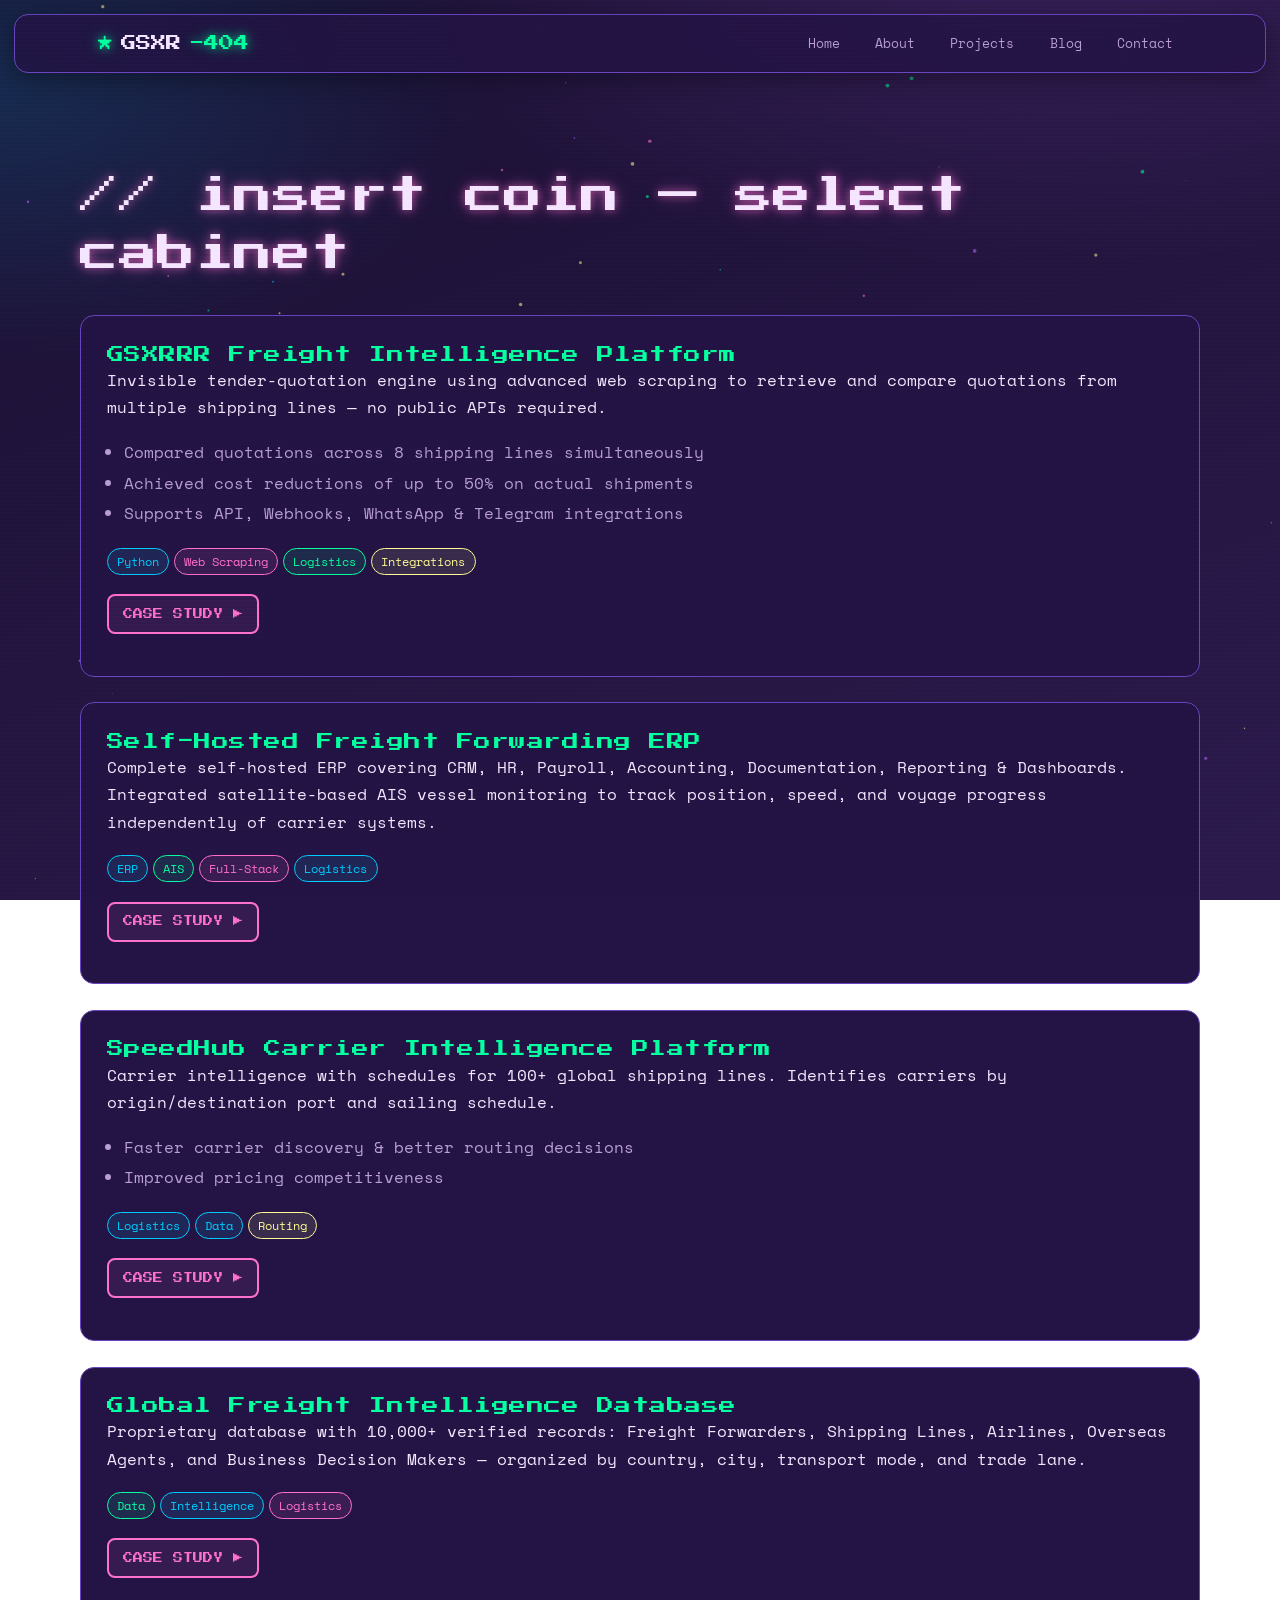
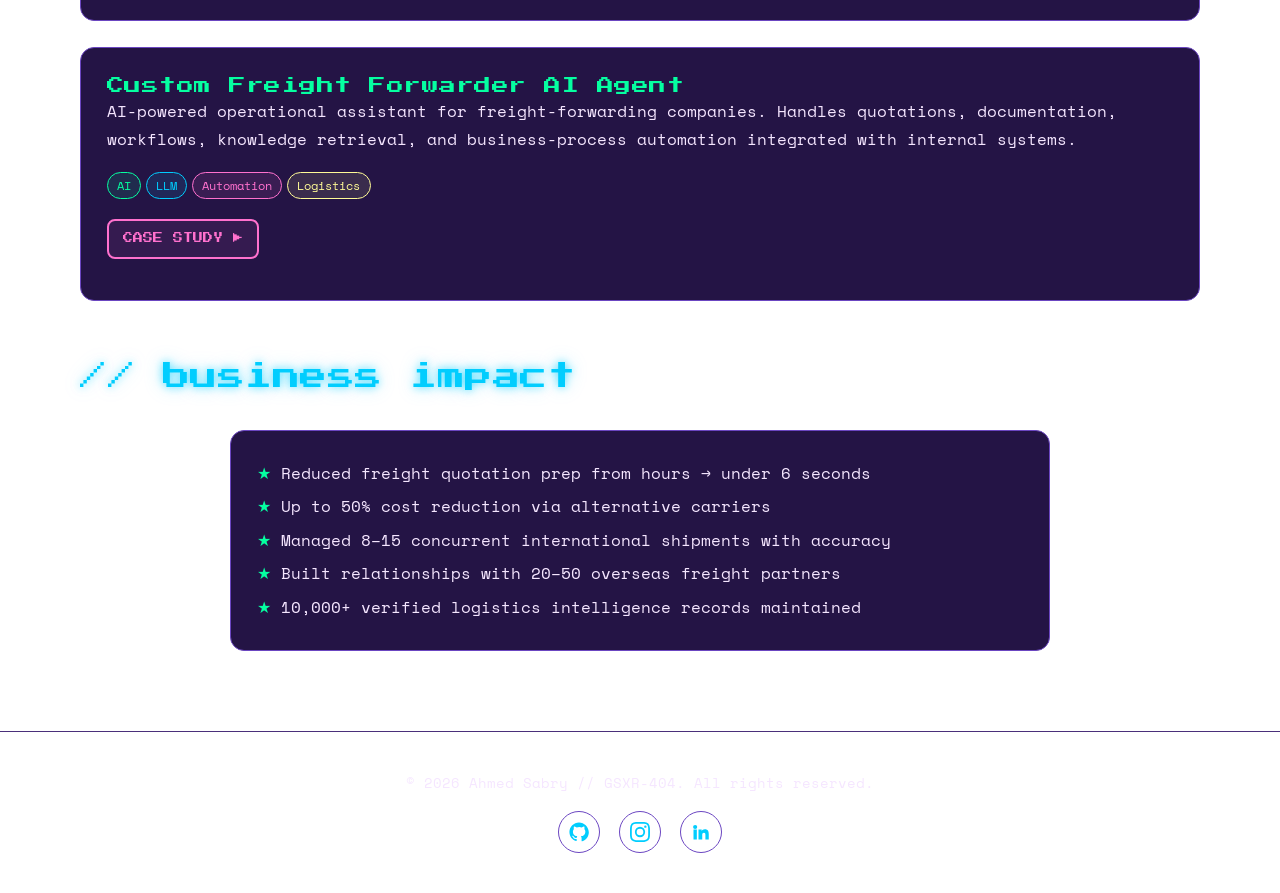
==== projects.html @ 021f673a "🚀 Initial release — full project + content kit" ====
<!DOCTYPE html>
<html lang="en">
<head>
  <meta charset="UTF-8">
  <title>Projects // Ahmed Sabry — GSXR-404</title>
  <meta name="viewport" content="width=device-width, initial-scale=1">
  <meta name="description" content="Arcade cabinets of Ahmed Sabry's projects: freight intelligence, self-hosted ERP, carrier intelligence, logistics database, freight AI agent.">
  <meta property="og:title" content="Projects // Ahmed Sabry">
  <meta property="og:description" content="Freight intelligence, ERP, carrier intelligence, logistics database, AI agent.">
  <meta property="og:type" content="website">
  <meta property="og:image" content="assets/img/og.png">
  <link rel="icon" type="image/svg+xml" href="assets/img/favicon.svg">
  <link href="https://fonts.googleapis.com/css2?family=Press+Start+2P&family=Space+Mono:wght@400;700&family=VT323&display=swap" rel="stylesheet">
  <link rel="stylesheet" href="css/style.css">
  <link rel="stylesheet" href="css/responsive.css">
</head>
<body>
  <canvas id="starfield"></canvas>

  <header class="site-header">
    <div class="container">
      <a href="index.html" class="logo"><span class="star">★</span>GSXR<span class="star">-404</span></a>
      <button class="nav-toggle" aria-label="Toggle menu" aria-expanded="false">MENU</button>
      <nav class="nav" aria-label="Primary">
        <a href="index.html">Home</a>
        <a href="about.html">About</a>
        <a href="projects.html">Projects</a>
        <a href="blog.html">Blog</a>
        <a href="contact.html">Contact</a>
      </nav>
    </div>
  </header>
  <div class="page-top"></div>

  <section class="section" id="projects">
    <div class="container reveal">
      <h1>// insert coin — select cabinet</h1>

      <article class="card" style="margin-bottom:1.6rem;">
        <h3 class="glitch">GSXRRR Freight Intelligence Platform</h3>
        <p>Invisible tender-quotation engine using advanced web scraping to retrieve and compare quotations from multiple shipping lines — no public APIs required.</p>
        <ul class="muted" style="margin:.4rem 0 1rem 1.1rem;line-height:1.9;">
          <li>Compared quotations across 8 shipping lines simultaneously</li>
          <li>Achieved cost reductions of up to 50% on actual shipments</li>
          <li>Supports API, Webhooks, WhatsApp &amp; Telegram integrations</li>
        </ul>
        <div><span class="tag">Python</span><span class="tag pink">Web Scraping</span><span class="tag mint">Logistics</span><span class="tag yellow">Integrations</span></div>
        <p style="margin-top:1rem;"><a href="#" class="btn btn-sm btn-pink">CASE STUDY ▶</a></p>
      </article>

      <article class="card" style="margin-bottom:1.6rem;">
        <h3 class="glitch">Self-Hosted Freight Forwarding ERP</h3>
        <p>Complete self-hosted ERP covering CRM, HR, Payroll, Accounting, Documentation, Reporting &amp; Dashboards. Integrated satellite-based AIS vessel monitoring to track position, speed, and voyage progress independently of carrier systems.</p>
        <div><span class="tag">ERP</span><span class="tag mint">AIS</span><span class="tag pink">Full-Stack</span><span class="tag">Logistics</span></div>
        <p style="margin-top:1rem;"><a href="#" class="btn btn-sm btn-pink">CASE STUDY ▶</a></p>
      </article>

      <article class="card" style="margin-bottom:1.6rem;">
        <h3 class="glitch">SpeedHub Carrier Intelligence Platform</h3>
        <p>Carrier intelligence with schedules for 100+ global shipping lines. Identifies carriers by origin/destination port and sailing schedule.</p>
        <ul class="muted" style="margin:.4rem 0 1rem 1.1rem;line-height:1.9;">
          <li>Faster carrier discovery &amp; better routing decisions</li>
          <li>Improved pricing competitiveness</li>
        </ul>
        <div><span class="tag">Logistics</span><span class="tag">Data</span><span class="tag yellow">Routing</span></div>
        <p style="margin-top:1rem;"><a href="#" class="btn btn-sm btn-pink">CASE STUDY ▶</a></p>
      </article>

      <article class="card" style="margin-bottom:1.6rem;">
        <h3 class="glitch">Global Freight Intelligence Database</h3>
        <p>Proprietary database with 10,000+ verified records: Freight Forwarders, Shipping Lines, Airlines, Overseas Agents, and Business Decision Makers — organized by country, city, transport mode, and trade lane.</p>
        <div><span class="tag mint">Data</span><span class="tag">Intelligence</span><span class="tag pink">Logistics</span></div>
        <p style="margin-top:1rem;"><a href="#" class="btn btn-sm btn-pink">CASE STUDY ▶</a></p>
      </article>

      <article class="card">
        <h3 class="glitch">Custom Freight Forwarder AI Agent</h3>
        <p>AI-powered operational assistant for freight-forwarding companies. Handles quotations, documentation, workflows, knowledge retrieval, and business-process automation integrated with internal systems.</p>
        <div><span class="tag mint">AI</span><span class="tag">LLM</span><span class="tag pink">Automation</span><span class="tag yellow">Logistics</span></div>
        <p style="margin-top:1rem;"><a href="#" class="btn btn-sm btn-pink">CASE STUDY ▶</a></p>
      </article>

      <h2 style="margin-top:3.5rem;">// business impact</h2>
      <div class="card" style="max-width:820px;margin:0 auto;">
        <ul style="list-style:none;line-height:2.1;">
          <li><span style="color:var(--mint)">★</span> Reduced freight quotation prep from hours → under 6 seconds</li>
          <li><span style="color:var(--mint)">★</span> Up to 50% cost reduction via alternative carriers</li>
          <li><span style="color:var(--mint)">★</span> Managed 8–15 concurrent international shipments with accuracy</li>
          <li><span style="color:var(--mint)">★</span> Built relationships with 20–50 overseas freight partners</li>
          <li><span style="color:var(--mint)">★</span> 10,000+ verified logistics intelligence records maintained</li>
        </ul>
      </div>
    </div>
  </section>

  <footer class="site-footer">
    <div class="container">
      <p>&copy; <span id="year"></span> Ahmed Sabry // GSXR-404. All rights reserved.</p>
      <div class="social">
        <a href="https://github.com/sabriigsxr" target="_blank" rel="noopener" aria-label="GitHub"><svg viewBox="0 0 24 24" fill="currentColor"><path d="M12 .5C5.7.5.5 5.7.5 12c0 5.1 3.3 9.4 7.9 10.9.6.1.8-.2.8-.5v-2c-3.2.7-3.9-1.4-3.9-1.4-.5-1.3-1.3-1.7-1.3-1.7-1.1-.7.1-.7.1-.7 1.2.1 1.8 1.2 1.8 1.2 1 1.8 2.7 1.3 3.4 1 .1-.8.4-1.3.7-1.6-2.6-.3-5.3-1.3-5.3-5.7 0-1.3.5-2.3 1.2-3.1-.1-.3-.5-1.5.1-3.1 0 0 1-.3 3.3 1.2a11.5 11.5 0 0 1 6 0C17.3 5 18.3 5.3 18.3 5.3c.6 1.6.2 2.8.1 3.1.8.8 1.2 1.8 1.2 3.1 0 4.4-2.7 5.4-5.3 5.7.4.4.8 1.1.8 2.2v3.3c0 .3.2.6.8.5 4.6-1.5 7.9-5.8 7.9-10.9C23.5 5.7 18.3.5 12 .5z"/></svg></a>
        <a href="https://instagram.com/ahmedsabriigsxr1000" target="_blank" rel="noopener" aria-label="Instagram"><svg viewBox="0 0 24 24" fill="currentColor"><path d="M12 2.163c3.204 0 3.584.012 4.85.07 3.252.148 4.771 1.691 4.919 4.919.058 1.265.069 1.645.069 4.849 0 3.205-.012 3.584-.069 4.849-.149 3.225-1.664 4.771-4.919 4.919-1.266.058-1.644.07-4.85.07-3.204 0-3.584-.012-4.849-.07-3.26-.149-4.771-1.699-4.919-4.92-.058-1.265-.07-1.644-.07-4.849 0-3.204.013-3.583.07-4.849.149-3.227 1.664-4.771 4.919-4.919 1.266-.057 1.645-.069 4.849-.069zM12 0C8.741 0 8.333.014 7.053.072 2.695.272.273 2.69.073 7.052.014 8.333 0 8.741 0 12c0 3.259.014 3.668.072 4.948.2 4.358 2.618 6.78 6.98 6.98C8.333 23.986 8.741 24 12 24c3.259 0 3.668-.014 4.948-.072 4.354-.2 6.782-2.618 6.979-6.98.059-1.28.073-1.689.073-4.948 0-3.259-.014-3.667-.072-4.947-.196-4.354-2.617-6.78-6.979-6.98C15.668.014 15.259 0 12 0zm0 5.838a6.162 6.162 0 100 12.324 6.162 6.162 0 000-12.324zM12 16a4 4 0 110-8 4 4 0 010 8zm6.406-11.845a1.44 1.44 0 100 2.881 1.44 1.44 0 000-2.881z"/></svg></a>
        <a href="https://linkedin.com/in/sabriigsxr" target="_blank" rel="noopener" aria-label="LinkedIn"><svg viewBox="0 0 24 24" fill="currentColor"><path d="M4.98 3.5a2.5 2.5 0 1 1 0 5 2.5 2.5 0 0 1 0-5zM3 9h4v12H3V9zm6 0h3.8v1.7h.1c.5-1 1.8-2 3.7-2 4 0 4.7 2.6 4.7 6V21h-4v-5.3c0-1.3 0-2.9-1.8-2.9s-2 1.4-2 2.8V21H9V9z"/></svg></a>
      </div>
    </div>
  </footer>

  <script src="js/main.js"></script>
</body>
</html>
---- css/style.css ----
/* ============================================================
   GSXR-404 — Cute Retro Hacker / Pastel Vaporwave-Pixel
   Design tokens + global shell + components
   ============================================================ */

:root {
  /* Backgrounds */
  --bg-0: #140a26;          /* deepest */
  --bg-1: #1a1033;          /* base */
  --bg-2: #2d1b4e;          /* gradient end */
  --bg-card: #241445;
  --bg-card-hi: #2f1a57;

  /* Pastel neon accents */
  --pink:   #FF71CE;
  --cyan:   #01CDFE;
  --mint:   #05FFA1;
  --yellow: #FFFB96;
  --purple: #B967FF;

  /* Text */
  --text:      #F5E6FF;
  --text-muted:#B99FD6;
  --text-dim:  #9A82C4;

  /* Lines / borders */
  --border: #4a2f7a;
  --border-hi: #6b46c1;

  /* Glow */
  --glow-pink: 0 0 8px rgba(255,113,206,.6), 0 0 18px rgba(255,113,206,.35);
  --glow-cyan: 0 0 8px rgba(1,205,254,.6), 0 0 18px rgba(1,205,254,.35);
  --glow-mint: 0 0 8px rgba(5,255,161,.6), 0 0 18px rgba(5,255,161,.35);

  /* Radii / spacing */
  --radius: 14px;
  --radius-sm: 8px;

  /* Type */
  --font-pixel: 'Press Start 2P', monospace;
  --font-mono: 'Space Mono', 'VT323', monospace;

  /* Z-index scale */
  --z-bg: 0;
  --z-base: 10;
  --z-nav: 50;
  --z-overlay: 100;

  --maxw: 1120px;

  /* Motion tokens — consistent easing & duration scale */
  --ease-out-expo: cubic-bezier(.22, 1, .36, 1);
  --ease-out-back: cubic-bezier(.34, 1.56, .64, 1);
  --ease-spring: cubic-bezier(.175, .885, .32, 1.275);
  --dur-fast: .15s;
  --dur-normal: .25s;
  --dur-slow: .5s;
}

/* ---- Reset ---- */
*, *::before, *::after { box-sizing: border-box; margin: 0; padding: 0; }
html { scroll-behavior: smooth; font-size: 16px; }

body {
  background:
    radial-gradient(1200px 600px at 80% -10%, rgba(185,103,255,.18), transparent 60%),
    radial-gradient(900px 500px at 0% 10%, rgba(1,205,254,.14), transparent 55%),
    linear-gradient(160deg, var(--bg-1) 0%, var(--bg-2) 100%);
  background-attachment: fixed;
  color: var(--text);
  font-family: var(--font-mono);
  line-height: 1.7;
  min-height: 100vh;
  overflow-x: hidden;
  position: relative;
}

/* CRT scanlines overlay */
body::before {
  content: "";
  position: fixed;
  inset: 0;
  pointer-events: none;
  z-index: var(--z-overlay);
  background: repeating-linear-gradient(
    to bottom,
    rgba(0,0,0,0) 0px,
    rgba(0,0,0,0) 2px,
    rgba(0,0,0,.18) 3px,
    rgba(0,0,0,0) 4px
  );
  mix-blend-mode: overlay;
  opacity: .5;
}

/* Pixel starfield canvas */
#starfield {
  position: fixed;
  inset: 0;
  width: 100%;
  height: 100%;
  z-index: var(--z-bg);
  pointer-events: none;
  opacity: .7;
}

/* Links */
a { color: var(--cyan); text-decoration: none; transition: color .2s, text-shadow .2s; }
a:hover { color: var(--pink); text-shadow: var(--glow-pink); }

/* ---- Layout helpers ---- */
.container { width: 92%; max-width: var(--maxw); margin: 0 auto; }
.section { padding: 5rem 0; position: relative; z-index: var(--z-base); }
.section-tight { padding: 3.5rem 0; }
.center { text-align: center; }

/* ---- Typography ---- */
h1, h2, h3 {
  font-family: var(--font-pixel);
  line-height: 1.5;
  letter-spacing: .5px;
  font-weight: 400;
}
h1 { font-size: clamp(1.4rem, 4vw, 2.4rem); color: var(--text); text-shadow: var(--glow-pink); margin-bottom: 2rem; }
h2 { font-size: clamp(1.1rem, 3vw, 1.7rem); color: var(--cyan); text-shadow: var(--glow-cyan); margin-bottom: 2rem; }
h3 { font-size: clamp(.85rem, 2vw, 1.05rem); color: var(--mint); }
p { margin-bottom: 1rem; color: var(--text); }
.muted { color: var(--text-muted); }
.dim { color: var(--text-dim); }

/* Blinking cursor */
.cursor-blink::after {
  content: "_";
  color: var(--mint);
  animation: blink 1s steps(2, start) infinite;
}
@keyframes blink { to { opacity: 0; } }

/* ---- Buttons (arcade / neon) ---- */
.btn {
  display: inline-block;
  font-family: var(--font-pixel);
  font-size: .72rem;
  padding: .9rem 1.3rem;
  border: 2px solid var(--cyan);
  border-radius: var(--radius-sm);
  background: rgba(1,205,254,.08);
  color: var(--cyan);
  cursor: pointer;
  text-align: center;
  transition: transform var(--dur-fast) var(--ease-out-expo), background var(--dur-normal), color var(--dur-normal), box-shadow var(--dur-normal), border-color var(--dur-normal);
}
.btn:hover { background: var(--cyan); color: #07121a; box-shadow: var(--glow-cyan); transform: translateY(-2px); }
.btn:active { transform: translateY(0) scale(.97); transition-duration: .08s; }
.btn:focus-visible { outline: 3px solid var(--yellow); outline-offset: 2px; }

.btn-pink { border-color: var(--pink); color: var(--pink); background: rgba(255,113,206,.08); }
.btn-pink:hover { background: var(--pink); color: #1a0720; box-shadow: var(--glow-pink); }

.btn-mint { border-color: var(--mint); color: var(--mint); background: rgba(5,255,161,.08); }
.btn-mint:hover { background: var(--mint); color: #042013; box-shadow: var(--glow-mint); }

.btn-sm { font-size: .62rem; padding: .6rem .9rem; }
.btn-block { display: block; width: 100%; }

/* ---- Floating navbar ---- */
.site-header {
  position: fixed;
  top: .9rem; left: .9rem; right: .9rem;
  z-index: var(--z-nav);
  background: rgba(36,20,69,.82);
  backdrop-filter: blur(10px);
  border: 1px solid var(--border-hi);
  border-radius: var(--radius);
  box-shadow: 0 6px 24px rgba(0,0,0,.35);
}
.site-header .container {
  display: flex; align-items: center; justify-content: space-between;
  padding: .7rem 1.1rem; flex-wrap: wrap; gap: .5rem;
}
.logo {
  font-family: var(--font-pixel);
  font-size: .95rem;
  color: var(--text);
  display: flex; align-items: center; gap: .5rem;
}
.logo .star { color: var(--mint); text-shadow: var(--glow-mint); }
.logo:hover { text-shadow: var(--glow-pink); }

.nav { display: flex; gap: 1rem; flex-wrap: wrap; }
.nav a {
  font-size: .8rem;
  padding: .4rem .6rem;
  border-radius: var(--radius-sm);
  color: var(--text-muted);
  transition: background var(--dur-normal), color var(--dur-normal);
}
.nav a:hover, .nav a.active { background: rgba(185,103,255,.18); color: var(--text); }
.nav a:focus-visible { outline: 3px solid var(--yellow); outline-offset: 2px; }

/* Mobile nav toggle */
.nav-toggle {
  display: none;
  background: transparent;
  border: 2px solid var(--cyan);
  border-radius: var(--radius-sm);
  color: var(--cyan);
  font-family: var(--font-pixel);
  font-size: .6rem;
  padding: .5rem .7rem;
  cursor: pointer;
  transition: background var(--dur-normal), color var(--dur-normal);
}
.nav-toggle:hover { background: rgba(1,205,254,.15); }
.nav-toggle[aria-expanded="true"] { background: var(--cyan); color: #07121a; }

/* Spacer so fixed nav doesn't cover content */
.page-top { height: 5.5rem; }

/* ---- Hero ---- */
.hero {
  text-align: center;
  padding: 5rem 0 4rem;
  position: relative;
  z-index: var(--z-base);
}
.avatar {
  width: 132px; height: 132px;
  margin: 0 auto 1.5rem;
  border-radius: 50%;
  border: 3px solid var(--pink);
  box-shadow: var(--glow-pink);
  background: url('../assets/img/avatar.svg') center/cover no-repeat, linear-gradient(135deg, var(--purple), var(--cyan));
  display: grid; place-items: center;
  font-family: var(--font-pixel);
  font-size: 1.6rem; color: #1a0720;
  overflow: hidden;
  transition: box-shadow var(--dur-normal), transform var(--dur-normal) var(--ease-out-expo);
}
.avatar:hover {
  box-shadow: 0 0 12px rgba(255,113,206,.7), 0 0 24px rgba(255,113,206,.4);
  transform: scale(1.04);
}
.hero h1 { margin-bottom: 1rem; }
.hero .tagline {
  font-size: clamp(1rem, 2.5vw, 1.4rem);
  color: var(--mint);
  min-height: 1.6em;
  margin-bottom: 2rem;
}
.hero .tagline .accent { color: var(--yellow); text-shadow: 0 0 8px rgba(255,251,150,.5); }
.hero-actions { display: flex; gap: 1rem; justify-content: center; flex-wrap: wrap; }

/* ---- Marquee ticker ---- */
.marquee {
  overflow: hidden;
  white-space: nowrap;
  border-top: 1px solid var(--border);
  border-bottom: 1px solid var(--border);
  background: rgba(20,10,38,.6);
  padding: .7rem 0;
  position: relative; z-index: var(--z-base);
}
.marquee__track {
  display: inline-block;
  animation: marquee 22s linear infinite;
  will-change: transform;
}
.marquee:hover .marquee__track { animation-play-state: paused; }
.marquee span {
  font-family: var(--font-pixel);
  font-size: .7rem;
  color: var(--text-muted);
  margin: 0 1.2rem;
}
.marquee .dot { color: var(--pink); }
@keyframes marquee { from { transform: translateX(0); } to { transform: translateX(-50%); } }

/* ---- Cards (arcade cabinet) ---- */
.card {
  background: var(--bg-card);
  border: 1px solid var(--border-hi);
  border-radius: var(--radius);
  padding: 1.6rem;
  position: relative;
  overflow: hidden;
  transition: transform var(--dur-normal) var(--ease-out-expo), box-shadow var(--dur-normal), border-color var(--dur-normal);
}
.card::before {
  content: "";
  position: absolute; inset: 0;
  background: linear-gradient(135deg, rgba(255,113,206,.06), rgba(1,205,254,.06));
  opacity: 0; transition: opacity var(--dur-normal);
}
.card:hover { transform: translateY(-4px); border-color: var(--pink); box-shadow: 0 10px 30px rgba(0,0,0,.4), var(--glow-pink); }
.card:hover::before { opacity: 1; }

/* Glitch on hover (headings inside cards) */
.card:hover .glitch { animation: glitch .4s steps(2) 1; }
@keyframes glitch {
  0% { transform: translate(0); }
  25% { transform: translate(-2px, 1px); }
  50% { transform: translate(2px, -1px); }
  75% { transform: translate(-1px, -1px); }
  100% { transform: translate(0); }
}

.grid {
  display: grid;
  grid-template-columns: repeat(auto-fit, minmax(280px, 1fr));
  gap: 1.6rem;
}

/* Stagger animation for grid children */
.grid > * {
  opacity: 0;
  transform: translateY(20px);
  animation: grid-fade-in var(--dur-slow) var(--ease-out-expo) forwards;
}
.grid > *:nth-child(1) { animation-delay: .05s; }
.grid > *:nth-child(2) { animation-delay: .12s; }
.grid > *:nth-child(3) { animation-delay: .19s; }
.grid > *:nth-child(4) { animation-delay: .26s; }
.grid > *:nth-child(5) { animation-delay: .33s; }
.grid > *:nth-child(6) { animation-delay: .40s; }
@keyframes grid-fade-in {
  to { opacity: 1; transform: none; }
}

/* Tags / chips */
.tag {
  display: inline-block;
  font-size: .72rem;
  background: rgba(1,205,254,.1);
  border: 1px solid var(--cyan);
  color: var(--cyan);
  border-radius: 999px;
  padding: .25em .8em;
  margin: .2rem .3rem .2rem 0;
}
.tag.pink { border-color: var(--pink); color: var(--pink); background: rgba(255,113,206,.1); }
.tag.mint { border-color: var(--mint); color: var(--mint); background: rgba(5,255,161,.1); }
.tag.yellow { border-color: var(--yellow); color: var(--yellow); background: rgba(255,251,150,.1); }

/* ---- Skill stat bars ---- */
.skill-group { margin-bottom: 2rem; }
.skill-group h3 { margin-bottom: 1rem; }
.skill-bar { margin-bottom: .9rem; }
.skill-bar .label { display: flex; justify-content: space-between; font-size: .85rem; color: var(--text-muted); margin-bottom: .3rem; }
.skill-bar .track { height: 12px; background: rgba(255,255,255,.06); border: 1px solid var(--border); border-radius: 999px; overflow: hidden; }
.skill-bar .fill {
  height: 100%;
  width: 0;
  background: linear-gradient(90deg, var(--cyan), var(--pink));
  border-radius: 999px;
  transition: width 1.1s cubic-bezier(.2,.8,.2,1);
}

/* ---- Forms ---- */
.form-group { margin-bottom: 1.2rem; }
.form-group label { display: block; font-size: .85rem; color: var(--text-muted); margin-bottom: .4rem; }
.form-group input,
.form-group textarea {
  width: 100%;
  padding: .8rem 1rem;
  background: rgba(20,10,38,.7);
  border: 1px solid var(--border-hi);
  border-radius: var(--radius-sm);
  color: var(--text);
  font-family: var(--font-mono);
  font-size: 1rem;
  transition: border-color .2s, box-shadow .2s;
}
.form-group input:focus,
.form-group textarea:focus {
  outline: none;
  border-color: var(--cyan);
  box-shadow: var(--glow-cyan);
}
.form-group input::placeholder,
.form-group textarea::placeholder { color: var(--text-dim); }
.form-note { font-size: .8rem; color: var(--text-muted); margin-top: .5rem; }

/* ---- Footer ---- */
.site-footer {
  text-align: center;
  padding: 2.5rem 0;
  border-top: 1px solid var(--border);
  color: var(--text-muted);
  position: relative; z-index: var(--z-base);
  font-size: .85rem;
}
.social { display: flex; gap: 1.2rem; justify-content: center; margin-top: .8rem; }
.social a {
  width: 42px; height: 42px;
  display: grid; place-items: center;
  border: 1px solid var(--border-hi);
  border-radius: 50%;
  color: var(--cyan);
  transition: transform .2s, color .2s, border-color .2s, box-shadow .2s;
}
.social a:hover { color: var(--pink); border-color: var(--pink); box-shadow: var(--glow-pink); transform: translateY(-3px); }
.social svg { width: 20px; height: 20px; }

/* ---- Reveal on scroll ---- */
.reveal { opacity: 0; transform: translateY(28px); transition: opacity var(--dur-slow) var(--ease-out-expo), transform var(--dur-slow) var(--ease-out-expo); }
.reveal.in { opacity: 1; transform: none; }

/* ---- Code block ---- */
pre {
  background: rgba(20,10,38,.85);
  border: 1px solid var(--border-hi);
  border-radius: var(--radius-sm);
  padding: 1.1rem;
  overflow: auto;
  margin: 1.5rem 0;
  font-size: .9rem;
}
code { font-family: var(--font-mono); color: var(--mint); }
pre code { color: var(--text); }

/* ---- Reduced motion ---- */
@media (prefers-reduced-motion: reduce) {
  *, *::before, *::after { animation: none !important; transition: none !important; }
  .reveal { opacity: 1; transform: none; }
  html { scroll-behavior: auto; }
}
---- css/responsive.css ----
/* Responsive — GSXR-404 vaporwave-pixel */

/* Tablet */
@media (max-width: 900px) {
  .section { padding: 4rem 0; }
  .grid { grid-template-columns: repeat(auto-fit, minmax(240px, 1fr)); }
}

/* Phone */
@media (max-width: 640px) {
  .site-header .container { padding: .6rem .8rem; }
  .nav-toggle { display: block; }
  .nav {
    display: flex;
    width: 100%;
    flex-direction: column;
    gap: .3rem;
    margin-top: .6rem;
    max-height: 0;
    overflow: hidden;
    opacity: 0;
    transition: max-height var(--dur-slow) var(--ease-out-expo), opacity var(--dur-normal), margin-top var(--dur-normal);
  }
  .nav.open {
    max-height: 300px;
    opacity: 1;
  }
  .nav a { padding: .6rem; }

  .hero { padding: 3rem 0 2.5rem; }
  .avatar { width: 104px; height: 104px; font-size: 1.3rem; }
  .hero-actions { flex-direction: column; align-items: stretch; }

  .section { padding: 3rem 0; }
  .section-tight { padding: 2.2rem 0; }
  .card { padding: 1.2rem; }

  .grid { grid-template-columns: 1fr; }

  .marquee span { font-size: .6rem; }
}

/* Extra small */
@media (max-width: 380px) {
  h1 { font-size: 1.2rem; }
  .container { width: 94%; }
}
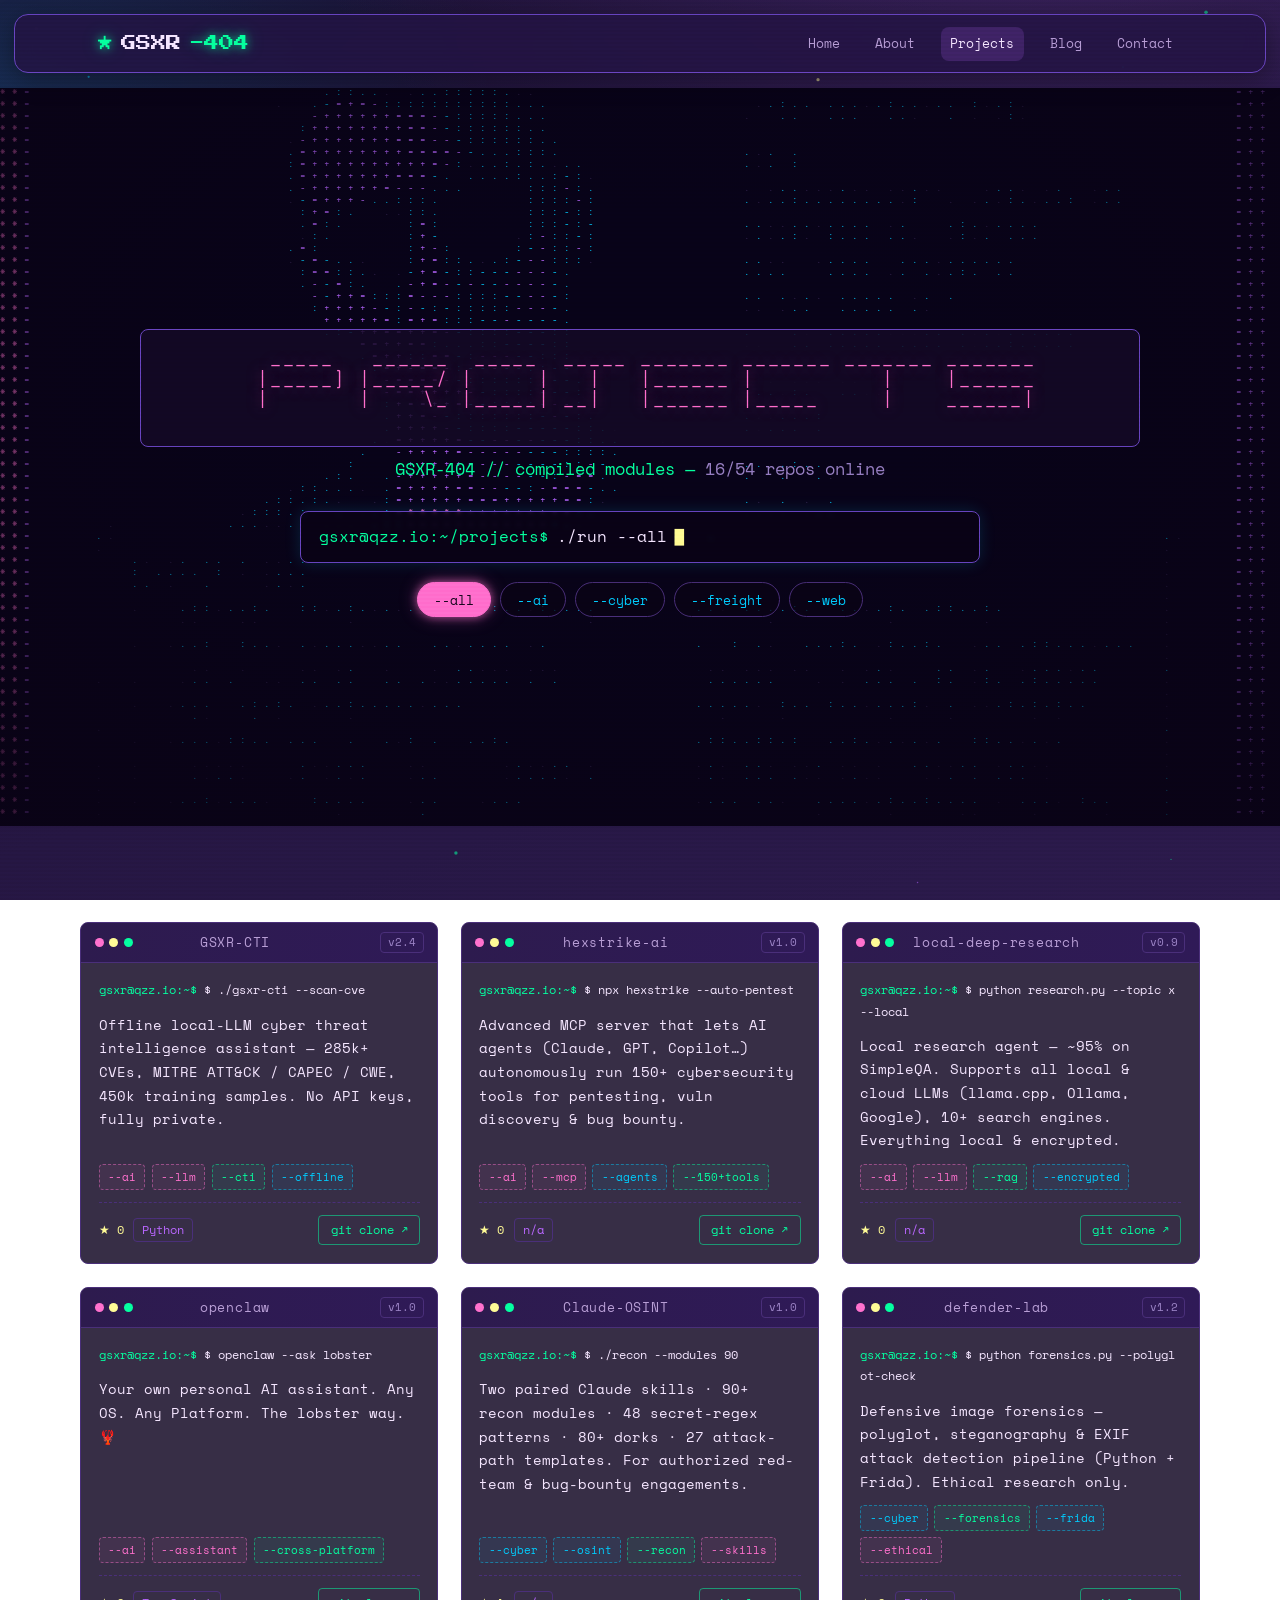
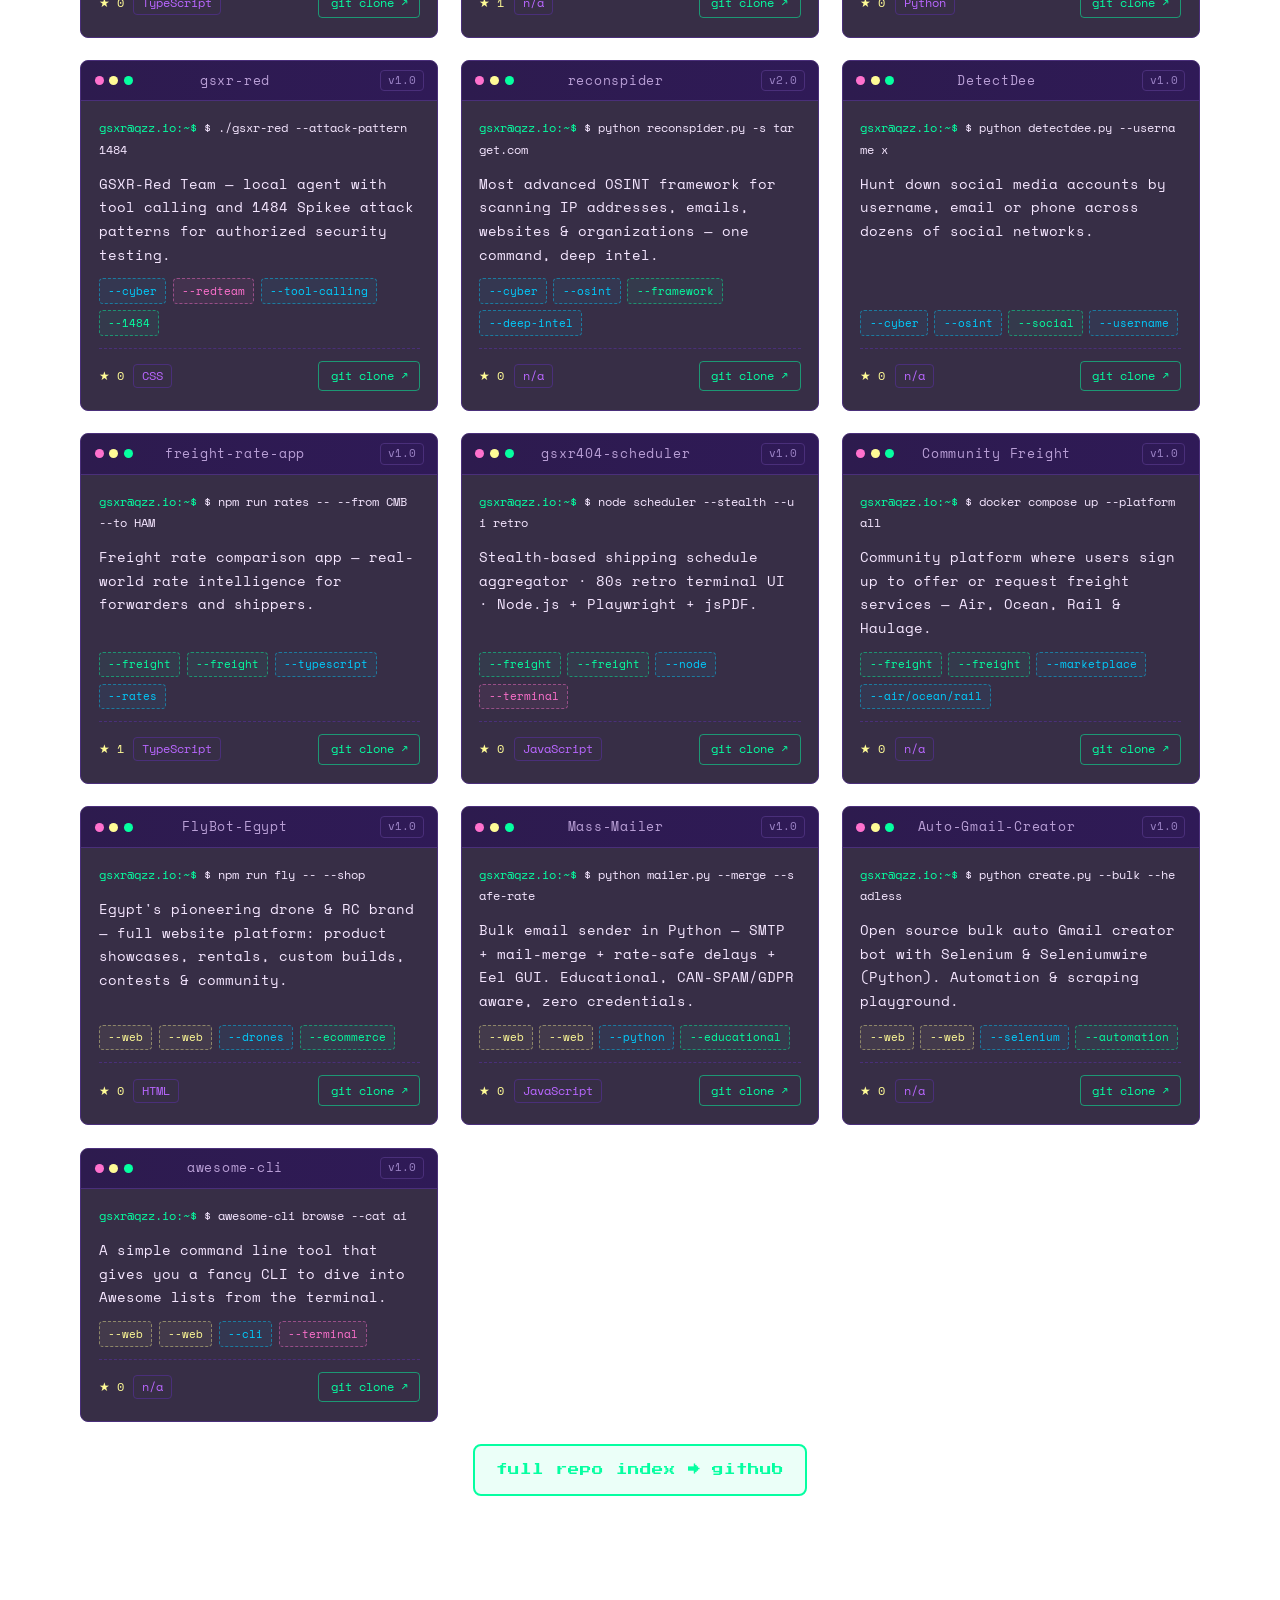
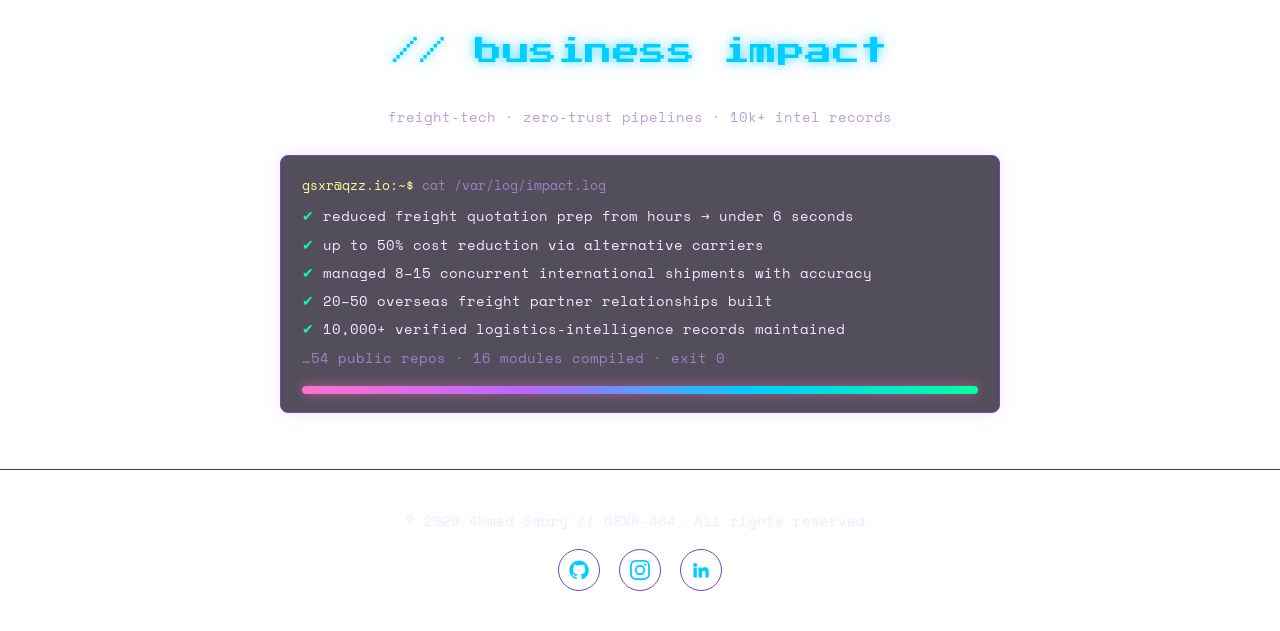
==== commit 956343ee: "🖥️ projects v3: AsciiFlowTrail terminal redesign + 16 real GitHub repos with filters" ====
--- a/projects.html
+++ b/projects.html
@@ -4,14 +4,15 @@
   <meta charset="UTF-8">
   <title>Projects // Ahmed Sabry — GSXR-404</title>
   <meta name="viewport" content="width=device-width, initial-scale=1">
-  <meta name="description" content="Arcade cabinets of Ahmed Sabry's projects: freight intelligence, self-hosted ERP, carrier intelligence, logistics database, freight AI agent.">
+  <meta name="description" content="GSXR-404 project modules: AI agents, red-team & OSINT tooling, freight intelligence and web tools — all open source on GitHub.">
   <meta property="og:title" content="Projects // Ahmed Sabry">
-  <meta property="og:description" content="Freight intelligence, ERP, carrier intelligence, logistics database, AI agent.">
+  <meta property="og:description" content="AI agents, red-team & OSINT, freight intelligence, web tools — 16 open-source modules.">
   <meta property="og:type" content="website">
   <meta property="og:image" content="assets/img/og.png">
   <link rel="icon" type="image/svg+xml" href="assets/img/favicon.svg">
   <link href="https://fonts.googleapis.com/css2?family=Press+Start+2P&family=Space+Mono:wght@400;700&family=VT323&display=swap" rel="stylesheet">
   <link rel="stylesheet" href="css/style.css">
+  <link rel="stylesheet" href="css/projects.css">
   <link rel="stylesheet" href="css/responsive.css">
 </head>
 <body>
@@ -24,7 +25,7 @@
       <nav class="nav" aria-label="Primary">
         <a href="index.html">Home</a>
         <a href="about.html">About</a>
-        <a href="projects.html">Projects</a>
+        <a href="projects.html" class="active">Projects</a>
         <a href="blog.html">Blog</a>
         <a href="contact.html">Contact</a>
       </nav>
@@ -32,78 +33,347 @@
   </header>
   <div class="page-top"></div>
 
+  <!-- ASCII FLOWTRAIL HERO -->
+  <section class="ascii-hero" id="ascii-trail" data-src="assets/img/avatar-photo.png">
+    <canvas id="trail-canvas"></canvas>
+    <div class="ascii-hero-inner">
+      <pre class="ascii-banner" aria-hidden="true">  _____   ______  _____  _____ _______ _______ _______ _______
+ |_____] |_____/ |     |   |   |______ |          |    |______
+ |       |    \_ |_____| __|   |______ |_____     |    ______|
+                                                              </pre>
+      <p class="ascii-sub">GSXR-404 // compiled modules — <span class="dim">16/54 repos online</span></p>
+      <div class="term-bar" aria-label="filter terminal">
+        <span class="prompt">gsxr@qzz.io:~/projects$</span>
+        <span class="typed" id="typed-cmd">./run --all</span><span class="cursor">█</span>
+      </div>
+      <div class="filter-pills" id="filter-pills">
+        <button class="pill active" data-filter="all">--all</button>
+        <button class="pill" data-filter="ai">--ai</button>
+        <button class="pill" data-filter="cyber">--cyber</button>
+        <button class="pill" data-filter="freight">--freight</button>
+        <button class="pill" data-filter="web">--web</button>
+      </div>
+    </div>
+  </section>
+
   <section class="section" id="projects">
+    <div class="container">
+      <div id="projects-grid">
+      <article class="term-card reveal" data-cats="ai">
+        <div class="term-head">
+          <span class="tdots"><i></i><i></i><i></i></span>
+          <span class="term-title">GSXR-CTI</span>
+          <span class="term-ver">v2.4</span>
+        </div>
+        <div class="term-body">
+          <p class="cmdline"><span class="prompt">gsxr@qzz.io:~$</span> <span class="run">$ ./gsxr-cti --scan-cve</span></p>
+          <p class="desc">Offline local-LLM cyber threat intelligence assistant — 285k+ CVEs, MITRE ATT&CK / CAPEC / CWE, 450k training samples. No API keys, fully private.</p>
+          <div class="flags"><span class="flag pink">--ai</span><span class="flag pink">--llm</span><span class="flag mint">--cti</span><span class="flag ">--offline</span></div>
+          <div class="term-meta">
+            <span class="stars">★ 0</span>
+            <span class="lang">Python</span>
+            <a class="clone" href="https://github.com/Sabriigsxr/GSXR-CTI" target="_blank" rel="noopener">git clone ↗</a>
+          </div>
+        </div>
+      </article>
+      <article class="term-card reveal" data-cats="ai">
+        <div class="term-head">
+          <span class="tdots"><i></i><i></i><i></i></span>
+          <span class="term-title">hexstrike-ai</span>
+          <span class="term-ver">v1.0</span>
+        </div>
+        <div class="term-body">
+          <p class="cmdline"><span class="prompt">gsxr@qzz.io:~$</span> <span class="run">$ npx hexstrike --auto-pentest</span></p>
+          <p class="desc">Advanced MCP server that lets AI agents (Claude, GPT, Copilot…) autonomously run 150+ cybersecurity tools for pentesting, vuln discovery & bug bounty.</p>
+          <div class="flags"><span class="flag pink">--ai</span><span class="flag pink">--mcp</span><span class="flag ">--agents</span><span class="flag mint">--150+tools</span></div>
+          <div class="term-meta">
+            <span class="stars">★ 0</span>
+            <span class="lang">n/a</span>
+            <a class="clone" href="https://github.com/Sabriigsxr/hexstrike-ai" target="_blank" rel="noopener">git clone ↗</a>
+          </div>
+        </div>
+      </article>
+      <article class="term-card reveal" data-cats="ai">
+        <div class="term-head">
+          <span class="tdots"><i></i><i></i><i></i></span>
+          <span class="term-title">local-deep-research</span>
+          <span class="term-ver">v0.9</span>
+        </div>
+        <div class="term-body">
+          <p class="cmdline"><span class="prompt">gsxr@qzz.io:~$</span> <span class="run">$ python research.py --topic x --local</span></p>
+          <p class="desc">Local research agent — ~95% on SimpleQA. Supports all local & cloud LLMs (llama.cpp, Ollama, Google), 10+ search engines. Everything local & encrypted.</p>
+          <div class="flags"><span class="flag pink">--ai</span><span class="flag pink">--llm</span><span class="flag mint">--rag</span><span class="flag ">--encrypted</span></div>
+          <div class="term-meta">
+            <span class="stars">★ 0</span>
+            <span class="lang">n/a</span>
+            <a class="clone" href="https://github.com/Sabriigsxr/local-deep-research" target="_blank" rel="noopener">git clone ↗</a>
+          </div>
+        </div>
+      </article>
+      <article class="term-card reveal" data-cats="ai">
+        <div class="term-head">
+          <span class="tdots"><i></i><i></i><i></i></span>
+          <span class="term-title">openclaw</span>
+          <span class="term-ver">v1.0</span>
+        </div>
+        <div class="term-body">
+          <p class="cmdline"><span class="prompt">gsxr@qzz.io:~$</span> <span class="run">$ openclaw --ask lobster</span></p>
+          <p class="desc">Your own personal AI assistant. Any OS. Any Platform. The lobster way. 🦞</p>
+          <div class="flags"><span class="flag pink">--ai</span><span class="flag pink">--assistant</span><span class="flag mint">--cross-platform</span></div>
+          <div class="term-meta">
+            <span class="stars">★ 0</span>
+            <span class="lang">TypeScript</span>
+            <a class="clone" href="https://github.com/Sabriigsxr/openclaw" target="_blank" rel="noopener">git clone ↗</a>
+          </div>
+        </div>
+      </article>
+      <article class="term-card reveal" data-cats="cyber">
+        <div class="term-head">
+          <span class="tdots"><i></i><i></i><i></i></span>
+          <span class="term-title">Claude-OSINT</span>
+          <span class="term-ver">v1.0</span>
+        </div>
+        <div class="term-body">
+          <p class="cmdline"><span class="prompt">gsxr@qzz.io:~$</span> <span class="run">$ ./recon --modules 90</span></p>
+          <p class="desc">Two paired Claude skills · 90+ recon modules · 48 secret-regex patterns · 80+ dorks · 27 attack-path templates. For authorized red-team & bug-bounty engagements.</p>
+          <div class="flags"><span class="flag ">--cyber</span><span class="flag ">--osint</span><span class="flag mint">--recon</span><span class="flag pink">--skills</span></div>
+          <div class="term-meta">
+            <span class="stars">★ 1</span>
+            <span class="lang">n/a</span>
+            <a class="clone" href="https://github.com/Sabriigsxr/Claude-OSINT" target="_blank" rel="noopener">git clone ↗</a>
+          </div>
+        </div>
+      </article>
+      <article class="term-card reveal" data-cats="cyber">
+        <div class="term-head">
+          <span class="tdots"><i></i><i></i><i></i></span>
+          <span class="term-title">defender-lab</span>
+          <span class="term-ver">v1.2</span>
+        </div>
+        <div class="term-body">
+          <p class="cmdline"><span class="prompt">gsxr@qzz.io:~$</span> <span class="run">$ python forensics.py --polyglot-check</span></p>
+          <p class="desc">Defensive image forensics — polyglot, steganography & EXIF attack detection pipeline (Python + Frida). Ethical research only.</p>
+          <div class="flags"><span class="flag ">--cyber</span><span class="flag mint">--forensics</span><span class="flag ">--frida</span><span class="flag pink">--ethical</span></div>
+          <div class="term-meta">
+            <span class="stars">★ 0</span>
+            <span class="lang">Python</span>
+            <a class="clone" href="https://github.com/Sabriigsxr/defender-lab" target="_blank" rel="noopener">git clone ↗</a>
+          </div>
+        </div>
+      </article>
+      <article class="term-card reveal" data-cats="cyber">
+        <div class="term-head">
+          <span class="tdots"><i></i><i></i><i></i></span>
+          <span class="term-title">gsxr-red</span>
+          <span class="term-ver">v1.0</span>
+        </div>
+        <div class="term-body">
+          <p class="cmdline"><span class="prompt">gsxr@qzz.io:~$</span> <span class="run">$ ./gsxr-red --attack-pattern 1484</span></p>
+          <p class="desc">GSXR-Red Team — local agent with tool calling and 1484 Spikee attack patterns for authorized security testing.</p>
+          <div class="flags"><span class="flag ">--cyber</span><span class="flag pink">--redteam</span><span class="flag ">--tool-calling</span><span class="flag mint">--1484</span></div>
+          <div class="term-meta">
+            <span class="stars">★ 0</span>
+            <span class="lang">CSS</span>
+            <a class="clone" href="https://github.com/Sabriigsxr/gsxr-red" target="_blank" rel="noopener">git clone ↗</a>
+          </div>
+        </div>
+      </article>
+      <article class="term-card reveal" data-cats="cyber">
+        <div class="term-head">
+          <span class="tdots"><i></i><i></i><i></i></span>
+          <span class="term-title">reconspider</span>
+          <span class="term-ver">v2.0</span>
+        </div>
+        <div class="term-body">
+          <p class="cmdline"><span class="prompt">gsxr@qzz.io:~$</span> <span class="run">$ python reconspider.py -s target.com</span></p>
+          <p class="desc">Most advanced OSINT framework for scanning IP addresses, emails, websites & organizations — one command, deep intel.</p>
+          <div class="flags"><span class="flag ">--cyber</span><span class="flag ">--osint</span><span class="flag mint">--framework</span><span class="flag ">--deep-intel</span></div>
+          <div class="term-meta">
+            <span class="stars">★ 0</span>
+            <span class="lang">n/a</span>
+            <a class="clone" href="https://github.com/Sabriigsxr/reconspider" target="_blank" rel="noopener">git clone ↗</a>
+          </div>
+        </div>
+      </article>
+      <article class="term-card reveal" data-cats="cyber">
+        <div class="term-head">
+          <span class="tdots"><i></i><i></i><i></i></span>
+          <span class="term-title">DetectDee</span>
+          <span class="term-ver">v1.0</span>
+        </div>
+        <div class="term-body">
+          <p class="cmdline"><span class="prompt">gsxr@qzz.io:~$</span> <span class="run">$ python detectdee.py --username x</span></p>
+          <p class="desc">Hunt down social media accounts by username, email or phone across dozens of social networks.</p>
+          <div class="flags"><span class="flag ">--cyber</span><span class="flag ">--osint</span><span class="flag mint">--social</span><span class="flag ">--username</span></div>
+          <div class="term-meta">
+            <span class="stars">★ 0</span>
+            <span class="lang">n/a</span>
+            <a class="clone" href="https://github.com/Sabriigsxr/DetectDee" target="_blank" rel="noopener">git clone ↗</a>
+          </div>
+        </div>
+      </article>
+      <article class="term-card reveal" data-cats="freight">
+        <div class="term-head">
+          <span class="tdots"><i></i><i></i><i></i></span>
+          <span class="term-title">freight-rate-app</span>
+          <span class="term-ver">v1.0</span>
+        </div>
+        <div class="term-body">
+          <p class="cmdline"><span class="prompt">gsxr@qzz.io:~$</span> <span class="run">$ npm run rates -- --from CMB --to HAM</span></p>
+          <p class="desc">Freight rate comparison app — real-world rate intelligence for forwarders and shippers.</p>
+          <div class="flags"><span class="flag mint">--freight</span><span class="flag mint">--freight</span><span class="flag ">--typescript</span><span class="flag ">--rates</span></div>
+          <div class="term-meta">
+            <span class="stars">★ 1</span>
+            <span class="lang">TypeScript</span>
+            <a class="clone" href="https://github.com/Sabriigsxr/freight-rate-app" target="_blank" rel="noopener">git clone ↗</a>
+          </div>
+        </div>
+      </article>
+      <article class="term-card reveal" data-cats="freight">
+        <div class="term-head">
+          <span class="tdots"><i></i><i></i><i></i></span>
+          <span class="term-title">gsxr404-scheduler</span>
+          <span class="term-ver">v1.0</span>
+        </div>
+        <div class="term-body">
+          <p class="cmdline"><span class="prompt">gsxr@qzz.io:~$</span> <span class="run">$ node scheduler --stealth --ui retro</span></p>
+          <p class="desc">Stealth-based shipping schedule aggregator · 80s retro terminal UI · Node.js + Playwright + jsPDF.</p>
+          <div class="flags"><span class="flag mint">--freight</span><span class="flag mint">--freight</span><span class="flag ">--node</span><span class="flag pink">--terminal</span></div>
+          <div class="term-meta">
+            <span class="stars">★ 0</span>
+            <span class="lang">JavaScript</span>
+            <a class="clone" href="https://github.com/Sabriigsxr/gsxr404-scheduler" target="_blank" rel="noopener">git clone ↗</a>
+          </div>
+        </div>
+      </article>
+      <article class="term-card reveal" data-cats="freight">
+        <div class="term-head">
+          <span class="tdots"><i></i><i></i><i></i></span>
+          <span class="term-title">Community Freight</span>
+          <span class="term-ver">v1.0</span>
+        </div>
+        <div class="term-body">
+          <p class="cmdline"><span class="prompt">gsxr@qzz.io:~$</span> <span class="run">$ docker compose up --platform all</span></p>
+          <p class="desc">Community platform where users sign up to offer or request freight services — Air, Ocean, Rail & Haulage.</p>
+          <div class="flags"><span class="flag mint">--freight</span><span class="flag mint">--freight</span><span class="flag ">--marketplace</span><span class="flag ">--air/ocean/rail</span></div>
+          <div class="term-meta">
+            <span class="stars">★ 0</span>
+            <span class="lang">n/a</span>
+            <a class="clone" href="https://github.com/Sabriigsxr/Community-Freight-and-Logistics-Platform" target="_blank" rel="noopener">git clone ↗</a>
+          </div>
+        </div>
+      </article>
+      <article class="term-card reveal" data-cats="web">
+        <div class="term-head">
+          <span class="tdots"><i></i><i></i><i></i></span>
+          <span class="term-title">FlyBot-Egypt</span>
+          <span class="term-ver">v1.0</span>
+        </div>
+        <div class="term-body">
+          <p class="cmdline"><span class="prompt">gsxr@qzz.io:~$</span> <span class="run">$ npm run fly -- --shop</span></p>
+          <p class="desc">Egypt's pioneering drone & RC brand — full website platform: product showcases, rentals, custom builds, contests & community.</p>
+          <div class="flags"><span class="flag yellow">--web</span><span class="flag yellow">--web</span><span class="flag ">--drones</span><span class="flag mint">--ecommerce</span></div>
+          <div class="term-meta">
+            <span class="stars">★ 0</span>
+            <span class="lang">HTML</span>
+            <a class="clone" href="https://github.com/Sabriigsxr/FlyBot-Egypt" target="_blank" rel="noopener">git clone ↗</a>
+          </div>
+        </div>
+      </article>
+      <article class="term-card reveal" data-cats="web">
+        <div class="term-head">
+          <span class="tdots"><i></i><i></i><i></i></span>
+          <span class="term-title">Mass-Mailer</span>
+          <span class="term-ver">v1.0</span>
+        </div>
+        <div class="term-body">
+          <p class="cmdline"><span class="prompt">gsxr@qzz.io:~$</span> <span class="run">$ python mailer.py --merge --safe-rate</span></p>
+          <p class="desc">Bulk email sender in Python — SMTP + mail-merge + rate-safe delays + Eel GUI. Educational, CAN-SPAM/GDPR aware, zero credentials.</p>
+          <div class="flags"><span class="flag yellow">--web</span><span class="flag yellow">--web</span><span class="flag ">--python</span><span class="flag mint">--educational</span></div>
+          <div class="term-meta">
+            <span class="stars">★ 0</span>
+            <span class="lang">JavaScript</span>
+            <a class="clone" href="https://github.com/Sabriigsxr/Mass-Mailer" target="_blank" rel="noopener">git clone ↗</a>
+          </div>
+        </div>
+      </article>
+      <article class="term-card reveal" data-cats="web">
+        <div class="term-head">
+          <span class="tdots"><i></i><i></i><i></i></span>
+          <span class="term-title">Auto-Gmail-Creator</span>
+          <span class="term-ver">v1.0</span>
+        </div>
+        <div class="term-body">
+          <p class="cmdline"><span class="prompt">gsxr@qzz.io:~$</span> <span class="run">$ python create.py --bulk --headless</span></p>
+          <p class="desc">Open source bulk auto Gmail creator bot with Selenium & Seleniumwire (Python). Automation & scraping playground.</p>
+          <div class="flags"><span class="flag yellow">--web</span><span class="flag yellow">--web</span><span class="flag ">--selenium</span><span class="flag mint">--automation</span></div>
+          <div class="term-meta">
+            <span class="stars">★ 0</span>
+            <span class="lang">n/a</span>
+            <a class="clone" href="https://github.com/Sabriigsxr/Auto-Gmail-Creator" target="_blank" rel="noopener">git clone ↗</a>
+          </div>
+        </div>
+      </article>
+      <article class="term-card reveal" data-cats="web">
+        <div class="term-head">
+          <span class="tdots"><i></i><i></i><i></i></span>
+          <span class="term-title">awesome-cli</span>
+          <span class="term-ver">v1.0</span>
+        </div>
+        <div class="term-body">
+          <p class="cmdline"><span class="prompt">gsxr@qzz.io:~$</span> <span class="run">$ awesome-cli browse --cat ai</span></p>
+          <p class="desc">A simple command line tool that gives you a fancy CLI to dive into Awesome lists from the terminal.</p>
+          <div class="flags"><span class="flag yellow">--web</span><span class="flag yellow">--web</span><span class="flag ">--cli</span><span class="flag pink">--terminal</span></div>
+          <div class="term-meta">
+            <span class="stars">★ 0</span>
+            <span class="lang">n/a</span>
+            <a class="clone" href="https://github.com/Sabriigsxr/awesome-cli" target="_blank" rel="noopener">git clone ↗</a>
+          </div>
+        </div>
+      </article>
+      </div>
+      <div class="center" style="margin-top:1.4rem;">
+        <p id="no-results" class="muted" hidden>no modules match that flag… try <code>./run --all</code></p>
+        <a class="btn btn-mint" href="https://github.com/sabriigsxr" target="_blank" rel="noopener">full repo index → github</a>
+      </div>
+    </div>
+  </section>
+
+  <section class="section section-tight" id="impact">
     <div class="container reveal">
-      <h1>// insert coin — select cabinet</h1>
-
-      <article class="card" style="margin-bottom:1.6rem;">
-        <h3 class="glitch">GSXRRR Freight Intelligence Platform</h3>
-        <p>Invisible tender-quotation engine using advanced web scraping to retrieve and compare quotations from multiple shipping lines — no public APIs required.</p>
-        <ul class="muted" style="margin:.4rem 0 1rem 1.1rem;line-height:1.9;">
-          <li>Compared quotations across 8 shipping lines simultaneously</li>
-          <li>Achieved cost reductions of up to 50% on actual shipments</li>
-          <li>Supports API, Webhooks, WhatsApp &amp; Telegram integrations</li>
-        </ul>
-        <div><span class="tag">Python</span><span class="tag pink">Web Scraping</span><span class="tag mint">Logistics</span><span class="tag yellow">Integrations</span></div>
-        <p style="margin-top:1rem;"><a href="#" class="btn btn-sm btn-pink">CASE STUDY ▶</a></p>
-      </article>
-
-      <article class="card" style="margin-bottom:1.6rem;">
-        <h3 class="glitch">Self-Hosted Freight Forwarding ERP</h3>
-        <p>Complete self-hosted ERP covering CRM, HR, Payroll, Accounting, Documentation, Reporting &amp; Dashboards. Integrated satellite-based AIS vessel monitoring to track position, speed, and voyage progress independently of carrier systems.</p>
-        <div><span class="tag">ERP</span><span class="tag mint">AIS</span><span class="tag pink">Full-Stack</span><span class="tag">Logistics</span></div>
-        <p style="margin-top:1rem;"><a href="#" class="btn btn-sm btn-pink">CASE STUDY ▶</a></p>
-      </article>
-
-      <article class="card" style="margin-bottom:1.6rem;">
-        <h3 class="glitch">SpeedHub Carrier Intelligence Platform</h3>
-        <p>Carrier intelligence with schedules for 100+ global shipping lines. Identifies carriers by origin/destination port and sailing schedule.</p>
-        <ul class="muted" style="margin:.4rem 0 1rem 1.1rem;line-height:1.9;">
-          <li>Faster carrier discovery &amp; better routing decisions</li>
-          <li>Improved pricing competitiveness</li>
-        </ul>
-        <div><span class="tag">Logistics</span><span class="tag">Data</span><span class="tag yellow">Routing</span></div>
-        <p style="margin-top:1rem;"><a href="#" class="btn btn-sm btn-pink">CASE STUDY ▶</a></p>
-      </article>
-
-      <article class="card" style="margin-bottom:1.6rem;">
-        <h3 class="glitch">Global Freight Intelligence Database</h3>
-        <p>Proprietary database with 10,000+ verified records: Freight Forwarders, Shipping Lines, Airlines, Overseas Agents, and Business Decision Makers — organized by country, city, transport mode, and trade lane.</p>
-        <div><span class="tag mint">Data</span><span class="tag">Intelligence</span><span class="tag pink">Logistics</span></div>
-        <p style="margin-top:1rem;"><a href="#" class="btn btn-sm btn-pink">CASE STUDY ▶</a></p>
-      </article>
-
-      <article class="card">
-        <h3 class="glitch">Custom Freight Forwarder AI Agent</h3>
-        <p>AI-powered operational assistant for freight-forwarding companies. Handles quotations, documentation, workflows, knowledge retrieval, and business-process automation integrated with internal systems.</p>
-        <div><span class="tag mint">AI</span><span class="tag">LLM</span><span class="tag pink">Automation</span><span class="tag yellow">Logistics</span></div>
-        <p style="margin-top:1rem;"><a href="#" class="btn btn-sm btn-pink">CASE STUDY ▶</a></p>
-      </article>
-
-      <h2 style="margin-top:3.5rem;">// business impact</h2>
-      <div class="card" style="max-width:820px;margin:0 auto;">
-        <ul style="list-style:none;line-height:2.1;">
-          <li><span style="color:var(--mint)">★</span> Reduced freight quotation prep from hours → under 6 seconds</li>
-          <li><span style="color:var(--mint)">★</span> Up to 50% cost reduction via alternative carriers</li>
-          <li><span style="color:var(--mint)">★</span> Managed 8–15 concurrent international shipments with accuracy</li>
-          <li><span style="color:var(--mint)">★</span> Built relationships with 20–50 overseas freight partners</li>
-          <li><span style="color:var(--mint)">★</span> 10,000+ verified logistics intelligence records maintained</li>
-        </ul>
+      <h2 class="center">// business impact</h2>
+      <p class="center muted" style="margin:0 0 1.6rem;font-size:.9rem;">freight-tech · zero-trust pipelines · 10k+ intel records</p>
+      <div class="impact-term reveal">
+        <p class="log-cmd"><span class="prompt">gsxr@qzz.io:~$</span> cat /var/log/impact.log</p>
+        <p class="log-line"><span class="ok">✔</span> reduced freight quotation prep from hours → under 6 seconds</p>
+        <p class="log-line"><span class="ok">✔</span> up to 50% cost reduction via alternative carriers</p>
+        <p class="log-line"><span class="ok">✔</span> managed 8–15 concurrent international shipments with accuracy</p>
+        <p class="log-line"><span class="ok">✔</span> 20–50 overseas freight partner relationships built</p>
+        <p class="log-line"><span class="ok">✔</span> 10,000+ verified logistics-intelligence records maintained</p>
+        <p class="log-line dim" style="color:var(--text-dim);">…54 public repos · 16 modules compiled · exit 0</p>
+        <div class="bar"></div>
       </div>
     </div>
   </section>
 
-  <footer class="site-footer">
+<footer class="site-footer">
     <div class="container">
       <p>&copy; <span id="year"></span> Ahmed Sabry // GSXR-404. All rights reserved.</p>
       <div class="social">
-        <a href="https://github.com/sabriigsxr" target="_blank" rel="noopener" aria-label="GitHub"><svg viewBox="0 0 24 24" fill="currentColor"><path d="M12 .5C5.7.5.5 5.7.5 12c0 5.1 3.3 9.4 7.9 10.9.6.1.8-.2.8-.5v-2c-3.2.7-3.9-1.4-3.9-1.4-.5-1.3-1.3-1.7-1.3-1.7-1.1-.7.1-.7.1-.7 1.2.1 1.8 1.2 1.8 1.2 1 1.8 2.7 1.3 3.4 1 .1-.8.4-1.3.7-1.6-2.6-.3-5.3-1.3-5.3-5.7 0-1.3.5-2.3 1.2-3.1-.1-.3-.5-1.5.1-3.1 0 0 1-.3 3.3 1.2a11.5 11.5 0 0 1 6 0C17.3 5 18.3 5.3 18.3 5.3c.6 1.6.2 2.8.1 3.1.8.8 1.2 1.8 1.2 3.1 0 4.4-2.7 5.4-5.3 5.7.4.4.8 1.1.8 2.2v3.3c0 .3.2.6.8.5 4.6-1.5 7.9-5.8 7.9-10.9C23.5 5.7 18.3.5 12 .5z"/></svg></a>
-        <a href="https://instagram.com/ahmedsabriigsxr1000" target="_blank" rel="noopener" aria-label="Instagram"><svg viewBox="0 0 24 24" fill="currentColor"><path d="M12 2.163c3.204 0 3.584.012 4.85.07 3.252.148 4.771 1.691 4.919 4.919.058 1.265.069 1.645.069 4.849 0 3.205-.012 3.584-.069 4.849-.149 3.225-1.664 4.771-4.919 4.919-1.266.058-1.644.07-4.85.07-3.204 0-3.584-.012-4.849-.07-3.26-.149-4.771-1.699-4.919-4.92-.058-1.265-.07-1.644-.07-4.849 0-3.204.013-3.583.07-4.849.149-3.227 1.664-4.771 4.919-4.919 1.266-.057 1.645-.069 4.849-.069zM12 0C8.741 0 8.333.014 7.053.072 2.695.272.273 2.69.073 7.052.014 8.333 0 8.741 0 12c0 3.259.014 3.668.072 4.948.2 4.358 2.618 6.78 6.98 6.98C8.333 23.986 8.741 24 12 24c3.259 0 3.668-.014 4.948-.072 4.354-.2 6.782-2.618 6.979-6.98.059-1.28.073-1.689.073-4.948 0-3.259-.014-3.667-.072-4.947-.196-4.354-2.617-6.78-6.979-6.98C15.668.014 15.259 0 12 0zm0 5.838a6.162 6.162 0 100 12.324 6.162 6.162 0 000-12.324zM12 16a4 4 0 110-8 4 4 0 010 8zm6.406-11.845a1.44 1.44 0 100 2.881 1.44 1.44 0 000-2.881z"/></svg></a>
-        <a href="https://linkedin.com/in/sabriigsxr" target="_blank" rel="noopener" aria-label="LinkedIn"><svg viewBox="0 0 24 24" fill="currentColor"><path d="M4.98 3.5a2.5 2.5 0 1 1 0 5 2.5 2.5 0 0 1 0-5zM3 9h4v12H3V9zm6 0h3.8v1.7h.1c.5-1 1.8-2 3.7-2 4 0 4.7 2.6 4.7 6V21h-4v-5.3c0-1.3 0-2.9-1.8-2.9s-2 1.4-2 2.8V21H9V9z"/></svg></a>
+        <a href="https://github.com/sabriigsxr" target="_blank" rel="noopener" aria-label="GitHub">
+          <svg viewBox="0 0 24 24" fill="currentColor" aria-hidden="true"><path d="M12 .5C5.7.5.5 5.7.5 12c0 5.1 3.3 9.4 7.9 10.9.6.1.8-.2.8-.5v-2c-3.2.7-3.9-1.4-3.9-1.4-.5-1.3-1.3-1.7-1.3-1.7-1.1-.7.1-.7.1-.7 1.2.1 1.8 1.2 1.8 1.2 1 1.8 2.7 1.3 3.4 1 .1-.8.4-1.3.7-1.6-2.6-.3-5.3-1.3-5.3-5.7 0-1.3.5-2.3 1.2-3.1-.1-.3-.5-1.5.1-3.1 0 0 1-.3 3.3 1.2a11.5 11.5 0 0 1 6 0C17.3 5 18.3 5.3 18.3 5.3c.6 1.6.2 2.8.1 3.1.8.8 1.2 1.8 1.2 3.1 0 4.4-2.7 5.4-5.3 5.7.4.4.8 1.1.8 2.2v3.3c0 .3.2.6.8.5 4.6-1.5 7.9-5.8 7.9-10.9C23.5 5.7 18.3.5 12 .5z"/></svg>
+        </a>
+        <a href="https://instagram.com/ahmedsabriigsxr1000" target="_blank" rel="noopener" aria-label="Instagram">
+          <svg viewBox="0 0 24 24" fill="currentColor" aria-hidden="true"><path d="M12 2.163c3.204 0 3.584.012 4.85.07 3.252.148 4.771 1.691 4.919 4.919.058 1.265.069 1.645.069 4.849 0 3.205-.012 3.584-.069 4.849-.149 3.225-1.664 4.771-4.919 4.919-1.266.058-1.644.07-4.85.07-3.204 0-3.584-.012-4.849-.07-3.26-.149-4.771-1.699-4.919-4.92-.058-1.265-.07-1.644-.07-4.849 0-3.204.013-3.583.07-4.849.149-3.227 1.664-4.771 4.919-4.919 1.266-.057 1.645-.069 4.849-.069zM12 0C8.741 0 8.333.014 7.053.072 2.695.272.273 2.69.073 7.052.014 8.333 0 8.741 0 12c0 3.259.014 3.668.072 4.948.2 4.358 2.618 6.78 6.98 6.98C8.333 23.986 8.741 24 12 24c3.259 0 3.668-.014 4.948-.072 4.354-.2 6.782-2.618 6.979-6.98.059-1.28.073-1.689.073-4.948 0-3.259-.014-3.667-.072-4.947-.196-4.354-2.617-6.78-6.979-6.98C15.668.014 15.259 0 12 0zm0 5.838a6.162 6.162 0 100 12.324 6.162 6.162 0 000-12.324zM12 16a4 4 0 110-8 4 4 0 010 8zm6.406-11.845a1.44 1.44 0 100 2.881 1.44 1.44 0 000-2.881z"/></svg>
+        </a>
+        <a href="https://linkedin.com/in/sabriigsxr" target="_blank" rel="noopener" aria-label="LinkedIn">
+          <svg viewBox="0 0 24 24" fill="currentColor" aria-hidden="true"><path d="M4.98 3.5a2.5 2.5 0 1 1 0 5 2.5 2.5 0 0 1 0-5zM3 9h4v12H3V9zm6 0h3.8v1.7h.1c.5-1 1.8-2 3.7-2 4 0 4.7 2.6 4.7 6V21h-4v-5.3c0-1.3 0-2.9-1.8-2.9s-2 1.4-2 2.8V21H9V9z"/></svg>
+        </a>
       </div>
     </div>
   </footer>
 
   <script src="js/main.js"></script>
+  <script src="js/projects.js"></script>
 </body>
-</html>
+</html>
--- a/css/style.css
+++ b/css/style.css
@@ -225,17 +225,22 @@
   z-index: var(--z-base);
 }
 .avatar {
-  width: 132px; height: 132px;
-  margin: 0 auto 1.5rem;
-  border-radius: 50%;
-  border: 3px solid var(--pink);
-  box-shadow: var(--glow-pink);
-  background: url('../assets/img/avatar.svg') center/cover no-repeat, linear-gradient(135deg, var(--purple), var(--cyan));
+  width: clamp(240px, 34vw, 340px); height: clamp(240px, 34vw, 340px);
+  margin: 2.5rem auto 0;
+  border-radius: 14px;
+  border: 4px solid var(--pink);
+  box-shadow: var(--glow-pink), 0 0 0 10px rgba(255,113,206,.12);
+  background: linear-gradient(135deg, var(--purple), var(--cyan));
   display: grid; place-items: center;
   font-family: var(--font-pixel);
   font-size: 1.6rem; color: #1a0720;
   overflow: hidden;
   transition: box-shadow var(--dur-normal), transform var(--dur-normal) var(--ease-out-expo);
+}
+.avatar img {
+  width: 100%; height: 100%;
+  object-fit: cover;
+  display: block;
 }
 .avatar:hover {
   box-shadow: 0 0 12px rgba(255,113,206,.7), 0 0 24px rgba(255,113,206,.4);
--- a/css/projects.css
+++ b/css/projects.css
@@ -0,0 +1,226 @@
+/* ============================================================
+   PROJECTS — ASCII FLOWTRAIL
+   terminal-window project modules · ascii dither hero · filter bar
+   ============================================================ */
+
+/* ---- ASCII hero ---- */
+.ascii-hero {
+  position: relative;
+  min-height: 82vh;
+  display: grid;
+  place-items: center;
+  text-align: center;
+  overflow: hidden;
+  padding: 5rem 1.5rem 3rem;
+}
+#trail-canvas {
+  position: absolute; inset: 0;
+  width: 100%; height: 100%;
+  z-index: 0;
+}
+.ascii-hero-inner {
+  position: relative; z-index: 2;
+  width: 100%;
+  max-width: 1000px;
+  margin: 0 auto;
+}
+.ascii-hero::after { /* soft vignette so text stays readable */
+  content: "";
+  position: absolute; inset: 0;
+  z-index: 1;
+  background: radial-gradient(ellipse at 50% 42%, transparent 30%, rgba(10,3,22,.78) 92%);
+  pointer-events: none;
+}
+.ascii-banner {
+  font-family: var(--font-mono);
+  font-size: clamp(.5rem, 1.75vw, 1.1rem);
+  line-height: 1.16;
+  letter-spacing: .1em;
+  color: var(--pink);
+  text-shadow: 0 0 14px rgba(255,113,206,.55), 0 0 34px rgba(255,113,206,.25);
+  margin: 0 0 .5rem;
+  white-space: pre;
+  overflow-x: auto;
+}
+.ascii-sub {
+  font-family: var(--font-mono);
+  color: var(--mint);
+  font-size: clamp(.8rem, 1.5vw, 1.05rem);
+  margin: 0 0 1.7rem;
+}
+.ascii-sub .dim { color: var(--text-dim); }
+
+/* ---- terminal filter bar ---- */
+.term-bar {
+  font-family: var(--font-mono);
+  background: rgba(10,3,22,.74);
+  border: 1px solid var(--border-hi);
+  border-radius: var(--radius-sm);
+  padding: .7rem 1.1rem;
+  margin: 0 auto 1.2rem;
+  max-width: 680px;
+  text-align: left;
+  box-shadow: 0 0 16px rgba(1,205,254,.16);
+  display: flex; align-items: center; gap: .5rem; flex-wrap: wrap;
+  backdrop-filter: blur(2px);
+}
+.term-bar .prompt { color: var(--mint); white-space: nowrap; }
+.term-bar .typed { color: var(--text); }
+.term-bar .cursor {
+  color: var(--yellow);
+  animation: blink 1s steps(1) infinite;
+}
+@keyframes blink { 50% { opacity: 0; } }
+
+.filter-pills { display: flex; gap: .55rem; justify-content: center; flex-wrap: wrap; }
+.pill {
+  font-family: var(--font-mono);
+  background: rgba(10,3,22,.72);
+  color: var(--cyan);
+  border: 1px solid var(--border);
+  border-radius: 999px;
+  padding: .42rem 1rem;
+  cursor: pointer;
+  font-size: .82rem;
+  transition: all var(--dur-normal) var(--ease-out-expo);
+}
+.pill:hover { border-color: var(--cyan); box-shadow: var(--glow-cyan); transform: translateY(-2px); }
+.pill.active {
+  background: var(--pink);
+  color: #1a0720;
+  border-color: var(--pink);
+  box-shadow: var(--glow-pink);
+}
+
+/* ---- terminal cards ---- */
+#projects-grid {
+  display: grid;
+  gap: 1.4rem;
+  margin-top: 1rem;
+}
+@media (min-width: 760px) { #projects-grid { grid-template-columns: repeat(2, 1fr); } }
+@media (min-width: 1120px) { #projects-grid { grid-template-columns: repeat(3, 1fr); } }
+
+.term-card {
+  background: rgba(20,10,38,.85);
+  border: 1px solid var(--border);
+  border-radius: var(--radius-sm);
+  overflow: hidden;
+  display: flex;
+  flex-direction: column;
+  font-family: var(--font-mono);
+  transition: transform var(--dur-normal) var(--ease-out-expo),
+              border-color var(--dur-normal), box-shadow var(--dur-normal);
+}
+.term-card:hover {
+  transform: translateY(-5px);
+  border-color: var(--pink);
+  box-shadow: var(--glow-pink), 0 12px 30px rgba(0,0,0,.38);
+}
+.term-card.hidden { display: none; }
+
+.term-head {
+  display: flex;
+  align-items: center;
+  gap: .5rem;
+  background: linear-gradient(90deg, var(--bg-2), var(--bg-card-hi));
+  border-bottom: 1px solid var(--border);
+  padding: .55rem .85rem;
+}
+.tdots { display: flex; gap: .35rem; flex: 0 0 auto; }
+.tdots i { width: 9px; height: 9px; border-radius: 50%; display: block; }
+.tdots i:nth-child(1) { background: var(--pink); }
+.tdots i:nth-child(2) { background: var(--yellow); }
+.tdots i:nth-child(3) { background: var(--mint); }
+.term-title {
+  font-size: .8rem;
+  color: var(--text-muted);
+  letter-spacing: .06em;
+  flex: 1;
+  text-align: center;
+  overflow: hidden; text-overflow: ellipsis; white-space: nowrap;
+  margin-right: 2.7rem;
+}
+.term-ver {
+  font-size: .66rem;
+  color: var(--text-dim);
+  border: 1px solid var(--border);
+  padding: .05rem .42rem;
+  border-radius: 4px;
+  flex: 0 0 auto;
+}
+.term-body {
+  padding: 1rem 1.1rem 1.15rem;
+  display: flex;
+  flex-direction: column;
+  gap: .75rem;
+  flex: 1;
+}
+.cmdline { font-size: .78rem; color: var(--text-dim); margin: 0; word-break: break-all; }
+.cmdline .prompt { color: var(--mint); }
+.cmdline .run { color: var(--text); }
+.desc { font-size: .87rem; line-height: 1.7; color: var(--text); flex: 1; margin: 0; }
+.flags { display: flex; flex-wrap: wrap; gap: .4rem; }
+.flag {
+  font-size: .68rem;
+  font-family: var(--font-mono);
+  color: var(--cyan);
+  border: 1px dashed rgba(1,205,254,.45);
+  padding: .16rem .52rem;
+  border-radius: 4px;
+  background: rgba(1,205,254,.06);
+}
+.flag.pink  { color: var(--pink);  border-color: rgba(255,113,206,.45); background: rgba(255,113,206,.06); }
+.flag.mint  { color: var(--mint);  border-color: rgba(5,255,161,.45);   background: rgba(5,255,161,.06); }
+.flag.yellow{ color: var(--yellow);border-color: rgba(255,251,150,.4);  background: rgba(255,251,150,.06); }
+
+.term-meta {
+  display: flex;
+  align-items: center;
+  gap: .6rem;
+  border-top: 1px dashed var(--border);
+  padding-top: .75rem;
+  font-size: .74rem;
+  color: var(--text-dim);
+}
+.stars { color: var(--yellow); }
+.lang { color: var(--purple); border: 1px solid var(--border); padding: .06rem .5rem; border-radius: 4px; }
+.clone {
+  margin-left: auto;
+  font-size: .74rem;
+  color: var(--mint);
+  text-decoration: none;
+  border: 1px solid rgba(5,255,161,.5);
+  padding: .26rem .7rem;
+  border-radius: 4px;
+  white-space: nowrap;
+  transition: all var(--dur-normal) var(--ease-out-expo);
+}
+.clone:hover { background: var(--mint); color: #06140d; box-shadow: var(--glow-mint); }
+
+/* ---- impact terminal log ---- */
+.impact-term {
+  max-width: 720px;
+  margin: 0 auto;
+  background: rgba(10,3,22,.7);
+  border: 1px solid var(--border-hi);
+  border-radius: var(--radius-sm);
+  padding: 1.1rem 1.3rem;
+  font-family: var(--font-mono);
+  text-align: left;
+  box-shadow: 0 0 18px rgba(185,103,255,.14);
+}
+.impact-term .log-line { font-size: .86rem; line-height: 2.05; color: var(--text); margin: 0; }
+.impact-term .log-line .ok { color: var(--mint); }
+.impact-term .log-line .dim { color: var(--text-dim); }
+.impact-term .log-cmd { font-size: .82rem; color: var(--text-dim); margin: 0 0 .4rem; }
+.impact-term .log-cmd .prompt { color: var(--yellow); }
+.impact-term .bar {
+  height: 8px;
+  border-radius: 4px;
+  background: linear-gradient(90deg, var(--pink), var(--purple), var(--cyan), var(--mint));
+  margin-top: .9rem;
+  box-shadow: 0 0 12px rgba(255,113,206,.5);
+  animation: flowbar 3.2s ease-in-out infinite alternate;
+}
+@keyframes flowbar { from { width: 22%; } to { width: 96%; } }
--- a/css/responsive.css
+++ b/css/responsive.css
@@ -28,7 +28,7 @@
   .nav a { padding: .6rem; }
 
   .hero { padding: 3rem 0 2.5rem; }
-  .avatar { width: 104px; height: 104px; font-size: 1.3rem; }
+  .avatar { width: clamp(190px, 55vw, 260px); height: clamp(190px, 55vw, 260px); border-radius: 12px; font-size: 1.3rem; }
   .hero-actions { flex-direction: column; align-items: stretch; }
 
   .section { padding: 3rem 0; }
